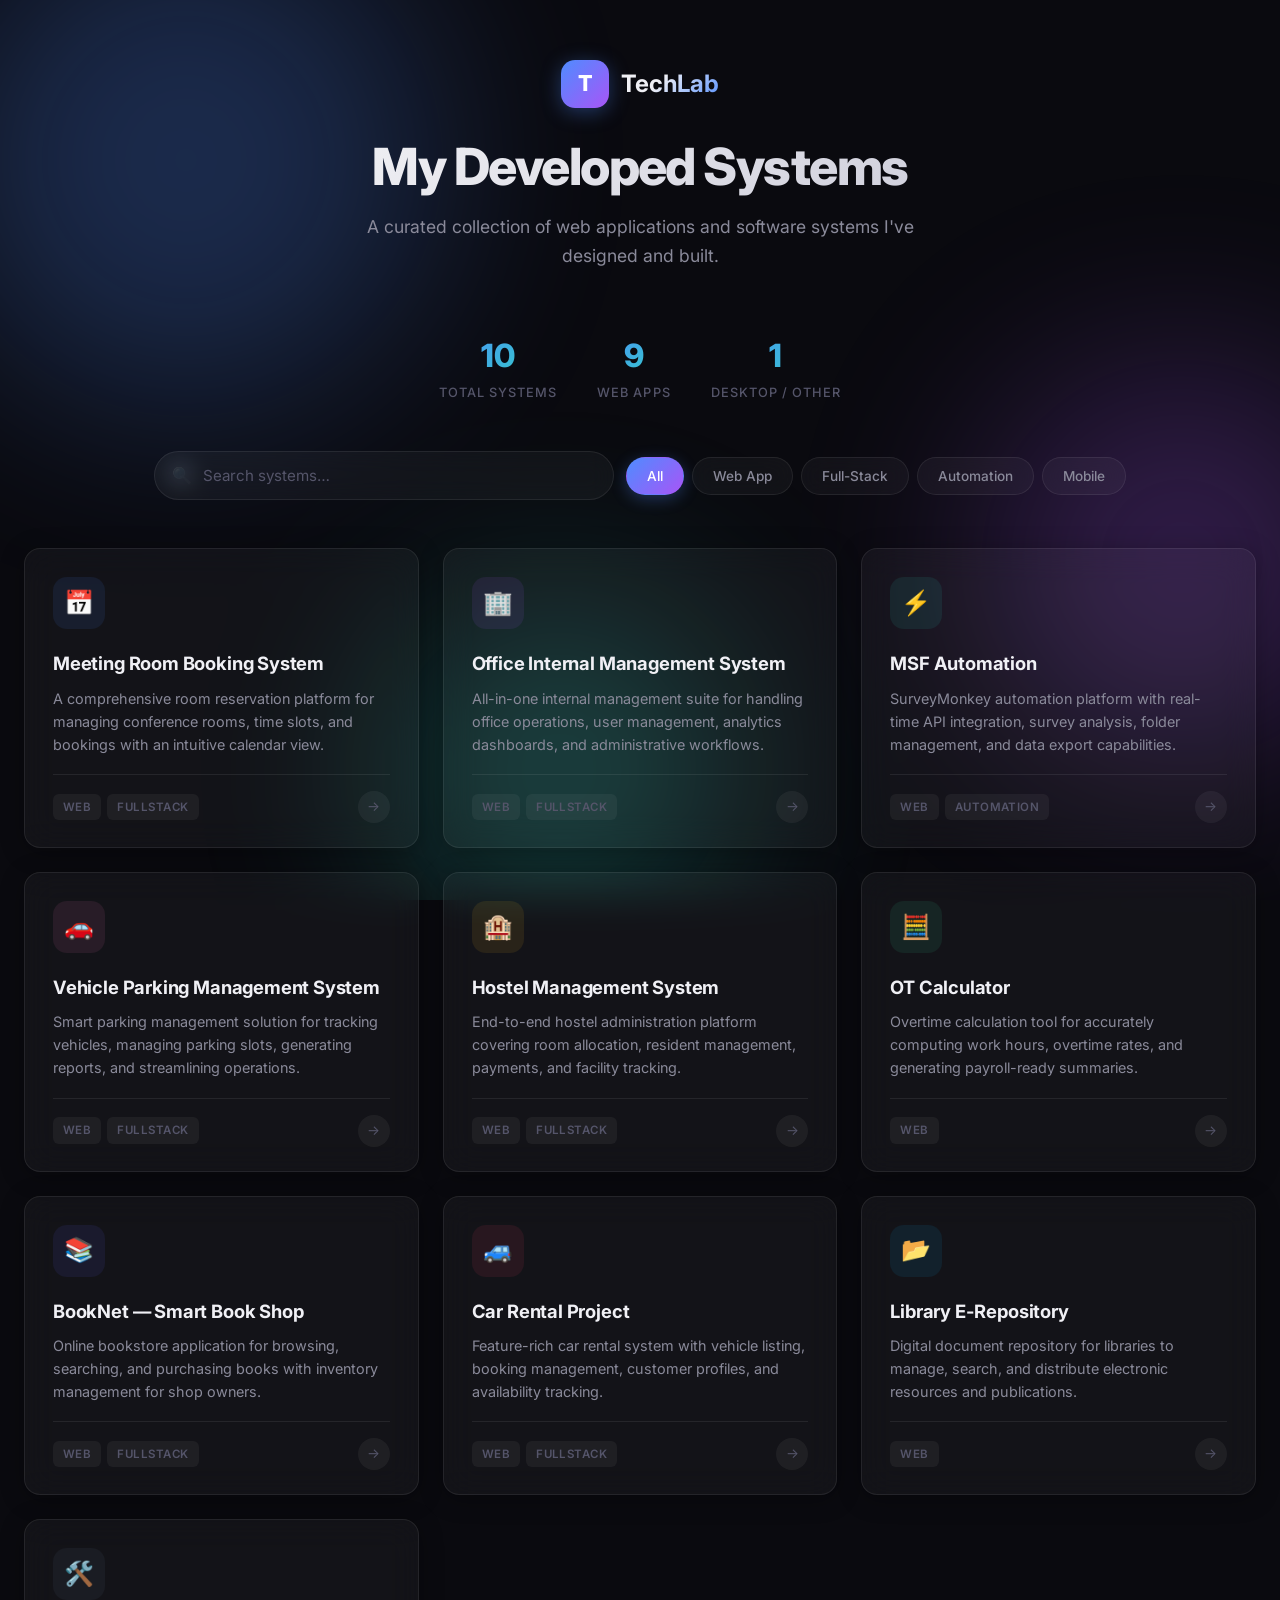
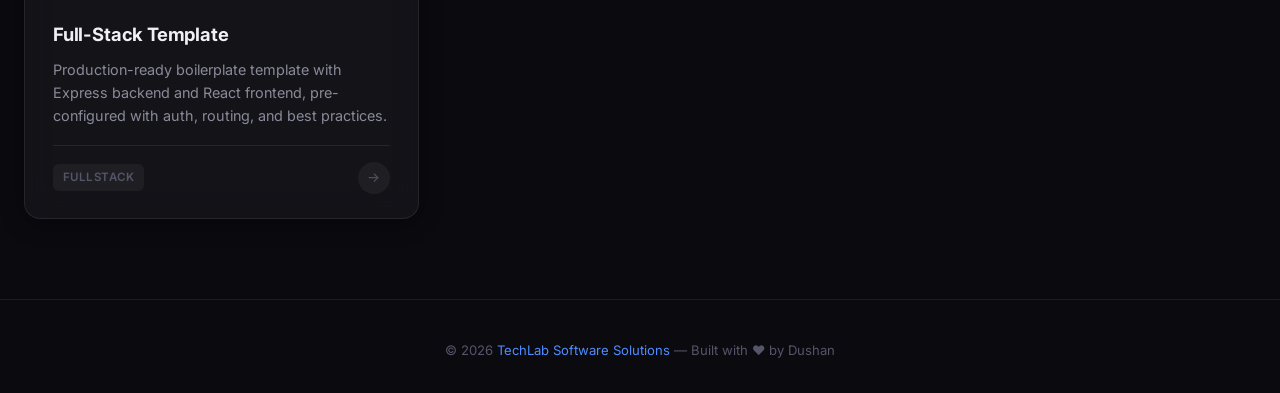
==== index.html @ 83ae12c6 "Create index.html" ====
<!DOCTYPE html>
<html lang="en">
<head>
    <meta charset="UTF-8">
    <meta name="viewport" content="width=device-width, initial-scale=1.0">
    <meta name="description" content="TechLab Software Solutions — A curated portfolio of modern web applications and systems developed by Dushan.">
    <title>TechLab — My Systems</title>
    <link rel="preconnect" href="https://fonts.googleapis.com">
    <link rel="preconnect" href="https://fonts.gstatic.com" crossorigin>
    <link href="https://fonts.googleapis.com/css2?family=Inter:wght@300;400;500;600;700;800&display=swap" rel="stylesheet">
    <style>
        /* ===== Reset & Base ===== */
        *, *::before, *::after { margin: 0; padding: 0; box-sizing: border-box; }

        :root {
            --bg-primary: #0a0a0f;
            --bg-secondary: #12121a;
            --bg-card: rgba(255, 255, 255, 0.04);
            --bg-card-hover: rgba(255, 255, 255, 0.08);
            --border-card: rgba(255, 255, 255, 0.08);
            --border-card-hover: rgba(255, 255, 255, 0.18);
            --text-primary: #f0f0f5;
            --text-secondary: #8a8a9a;
            --text-muted: #55556a;
            --accent-blue: #4f8cff;
            --accent-purple: #a855f7;
            --accent-teal: #2dd4bf;
            --accent-rose: #f472b6;
            --accent-amber: #fbbf24;
            --accent-emerald: #34d399;
            --gradient-hero: linear-gradient(135deg, #4f8cff22 0%, #a855f722 50%, #2dd4bf22 100%);
            --shadow-card: 0 4px 24px rgba(0, 0, 0, 0.3);
            --shadow-card-hover: 0 12px 40px rgba(0, 0, 0, 0.5);
            --radius: 16px;
            --radius-sm: 10px;
            --transition: 0.35s cubic-bezier(0.4, 0, 0.2, 1);
        }

        html { scroll-behavior: smooth; }

        body {
            font-family: 'Inter', -apple-system, BlinkMacSystemFont, sans-serif;
            background: var(--bg-primary);
            color: var(--text-primary);
            min-height: 100vh;
            overflow-x: hidden;
            line-height: 1.6;
        }

        /* ===== Animated Background ===== */
        .bg-orbs {
            position: fixed;
            inset: 0;
            z-index: 0;
            pointer-events: none;
            overflow: hidden;
        }

        .bg-orbs .orb {
            position: absolute;
            border-radius: 50%;
            filter: blur(100px);
            opacity: 0.25;
            animation: orbFloat 20s ease-in-out infinite alternate;
        }

        .bg-orbs .orb:nth-child(1) {
            width: 500px; height: 500px;
            background: var(--accent-blue);
            top: -10%; left: -5%;
            animation-duration: 22s;
        }
        .bg-orbs .orb:nth-child(2) {
            width: 400px; height: 400px;
            background: var(--accent-purple);
            top: 40%; right: -8%;
            animation-duration: 18s;
            animation-delay: -5s;
        }
        .bg-orbs .orb:nth-child(3) {
            width: 350px; height: 350px;
            background: var(--accent-teal);
            bottom: -5%; left: 30%;
            animation-duration: 25s;
            animation-delay: -10s;
        }

        @keyframes orbFloat {
            0%   { transform: translate(0, 0) scale(1); }
            33%  { transform: translate(40px, -30px) scale(1.05); }
            66%  { transform: translate(-20px, 20px) scale(0.95); }
            100% { transform: translate(30px, -10px) scale(1.02); }
        }

        /* ===== Layout ===== */
        .container {
            position: relative;
            z-index: 1;
            max-width: 1280px;
            margin: 0 auto;
            padding: 0 24px;
        }

        /* ===== Header / Hero ===== */
        header {
            padding: 60px 0 20px;
            text-align: center;
        }

        .logo {
            display: inline-flex;
            align-items: center;
            gap: 12px;
            margin-bottom: 28px;
        }

        .logo-icon {
            width: 48px;
            height: 48px;
            background: linear-gradient(135deg, var(--accent-blue), var(--accent-purple));
            border-radius: 14px;
            display: flex;
            align-items: center;
            justify-content: center;
            font-size: 22px;
            font-weight: 800;
            color: #fff;
            box-shadow: 0 4px 20px rgba(79, 140, 255, 0.35);
        }

        .logo-text {
            font-size: 1.5rem;
            font-weight: 700;
            background: linear-gradient(135deg, var(--text-primary) 40%, var(--accent-blue));
            -webkit-background-clip: text;
            -webkit-text-fill-color: transparent;
            background-clip: text;
        }

        header h1 {
            font-size: clamp(2rem, 5vw, 3.2rem);
            font-weight: 800;
            letter-spacing: -0.03em;
            line-height: 1.2;
            margin-bottom: 16px;
            background: linear-gradient(135deg, #fff 0%, #c0c0d0 100%);
            -webkit-background-clip: text;
            -webkit-text-fill-color: transparent;
            background-clip: text;
        }

        header p {
            font-size: 1.1rem;
            color: var(--text-secondary);
            max-width: 560px;
            margin: 0 auto 40px;
            font-weight: 400;
        }

        /* ===== Search & Filter Bar ===== */
        .toolbar {
            display: flex;
            flex-wrap: wrap;
            align-items: center;
            justify-content: center;
            gap: 12px;
            margin-bottom: 48px;
        }

        .search-box {
            position: relative;
            flex: 1 1 320px;
            max-width: 460px;
        }

        .search-box input {
            width: 100%;
            padding: 14px 20px 14px 48px;
            border: 1px solid var(--border-card);
            border-radius: 50px;
            background: var(--bg-card);
            color: var(--text-primary);
            font-size: 0.95rem;
            font-family: inherit;
            backdrop-filter: blur(12px);
            transition: border-color var(--transition), box-shadow var(--transition);
            outline: none;
        }

        .search-box input::placeholder { color: var(--text-muted); }

        .search-box input:focus {
            border-color: var(--accent-blue);
            box-shadow: 0 0 0 3px rgba(79, 140, 255, 0.15);
        }

        .search-box .search-icon {
            position: absolute;
            left: 18px;
            top: 50%;
            transform: translateY(-50%);
            color: var(--text-muted);
            font-size: 1rem;
            pointer-events: none;
        }

        .filter-pills {
            display: flex;
            flex-wrap: wrap;
            gap: 8px;
        }

        .filter-pill {
            padding: 10px 20px;
            border: 1px solid var(--border-card);
            border-radius: 50px;
            background: var(--bg-card);
            color: var(--text-secondary);
            font-size: 0.85rem;
            font-family: inherit;
            font-weight: 500;
            cursor: pointer;
            backdrop-filter: blur(12px);
            transition: all var(--transition);
        }

        .filter-pill:hover {
            border-color: var(--border-card-hover);
            color: var(--text-primary);
            background: var(--bg-card-hover);
        }

        .filter-pill.active {
            background: linear-gradient(135deg, var(--accent-blue), var(--accent-purple));
            border-color: transparent;
            color: #fff;
            box-shadow: 0 4px 16px rgba(79, 140, 255, 0.3);
        }

        /* ===== Cards Grid ===== */
        .cards-grid {
            display: grid;
            grid-template-columns: repeat(auto-fill, minmax(340px, 1fr));
            gap: 24px;
            padding-bottom: 80px;
        }

        .card {
            position: relative;
            background: var(--bg-card);
            border: 1px solid var(--border-card);
            border-radius: var(--radius);
            padding: 28px 28px 24px;
            backdrop-filter: blur(16px);
            box-shadow: var(--shadow-card);
            cursor: pointer;
            text-decoration: none;
            color: inherit;
            transition: all var(--transition);
            display: flex;
            flex-direction: column;
            overflow: hidden;
            opacity: 0;
            transform: translateY(30px);
            animation: cardIn 0.6s ease forwards;
        }

        .card::before {
            content: '';
            position: absolute;
            top: 0; left: 0; right: 0;
            height: 3px;
            background: var(--card-accent, linear-gradient(90deg, var(--accent-blue), var(--accent-purple)));
            opacity: 0;
            transition: opacity var(--transition);
        }

        .card:hover {
            transform: translateY(-6px);
            border-color: var(--border-card-hover);
            box-shadow: var(--shadow-card-hover);
            background: var(--bg-card-hover);
        }

        .card:hover::before { opacity: 1; }

        @keyframes cardIn {
            to { opacity: 1; transform: translateY(0); }
        }

        .card-icon {
            width: 52px;
            height: 52px;
            border-radius: 14px;
            display: flex;
            align-items: center;
            justify-content: center;
            font-size: 24px;
            margin-bottom: 20px;
            background: var(--icon-bg, rgba(79, 140, 255, 0.12));
            color: var(--icon-color, var(--accent-blue));
            transition: transform var(--transition);
        }

        .card:hover .card-icon { transform: scale(1.08); }

        .card-title {
            font-size: 1.15rem;
            font-weight: 700;
            margin-bottom: 8px;
            letter-spacing: -0.01em;
        }

        .card-desc {
            font-size: 0.9rem;
            color: var(--text-secondary);
            line-height: 1.6;
            flex: 1;
            margin-bottom: 18px;
        }

        .card-footer {
            display: flex;
            align-items: center;
            justify-content: space-between;
            padding-top: 16px;
            border-top: 1px solid var(--border-card);
        }

        .card-tags {
            display: flex;
            gap: 6px;
            flex-wrap: wrap;
        }

        .card-tag {
            padding: 4px 10px;
            font-size: 0.72rem;
            font-weight: 600;
            border-radius: 6px;
            background: rgba(255,255,255,0.05);
            color: var(--text-muted);
            text-transform: uppercase;
            letter-spacing: 0.04em;
        }

        .card-arrow {
            width: 32px;
            height: 32px;
            border-radius: 50%;
            background: rgba(255,255,255,0.05);
            display: flex;
            align-items: center;
            justify-content: center;
            color: var(--text-muted);
            font-size: 0.85rem;
            transition: all var(--transition);
            flex-shrink: 0;
        }

        .card:hover .card-arrow {
            background: var(--accent-blue);
            color: #fff;
            transform: translateX(3px);
        }

        /* ===== Empty State ===== */
        .empty-state {
            grid-column: 1 / -1;
            text-align: center;
            padding: 80px 20px;
            color: var(--text-muted);
        }

        .empty-state svg {
            width: 64px;
            height: 64px;
            margin-bottom: 20px;
            opacity: 0.4;
        }

        .empty-state p {
            font-size: 1.05rem;
        }

        /* ===== Footer ===== */
        footer {
            position: relative;
            z-index: 1;
            text-align: center;
            padding: 40px 0 32px;
            color: var(--text-muted);
            font-size: 0.82rem;
            border-top: 1px solid var(--border-card);
        }

        footer a {
            color: var(--accent-blue);
            text-decoration: none;
            transition: color var(--transition);
        }

        footer a:hover { color: var(--accent-purple); }

        /* ===== Stat Counters ===== */
        .stats-bar {
            display: flex;
            justify-content: center;
            gap: 40px;
            margin-bottom: 48px;
            flex-wrap: wrap;
        }

        .stat-item {
            text-align: center;
        }

        .stat-number {
            font-size: 2rem;
            font-weight: 800;
            background: linear-gradient(135deg, var(--accent-blue), var(--accent-teal));
            -webkit-background-clip: text;
            -webkit-text-fill-color: transparent;
            background-clip: text;
        }

        .stat-label {
            font-size: 0.8rem;
            color: var(--text-muted);
            text-transform: uppercase;
            letter-spacing: 0.08em;
            font-weight: 500;
            margin-top: 2px;
        }

        /* ===== Responsive ===== */
        @media (max-width: 768px) {
            header { padding: 40px 0 10px; }
            .cards-grid { grid-template-columns: 1fr; gap: 16px; }
            .stats-bar { gap: 24px; }
            .toolbar { padding: 0 4px; }
        }

        @media (max-width: 420px) {
            .card { padding: 22px 20px 18px; }
            .card-title { font-size: 1.05rem; }
        }
    </style>
</head>
<body>

    <!-- Animated Background Orbs -->
    <div class="bg-orbs">
        <div class="orb"></div>
        <div class="orb"></div>
        <div class="orb"></div>
    </div>

    <div class="container">
        <!-- Header -->
        <header>
            <div class="logo">
                <div class="logo-icon">T</div>
                <span class="logo-text">TechLab</span>
            </div>
            <h1>My Developed Systems</h1>
            <p>A curated collection of web applications and software systems I've designed and built.</p>
        </header>

        <!-- Stats -->
        <div class="stats-bar" id="statsBar">
            <div class="stat-item">
                <div class="stat-number" id="statTotal">0</div>
                <div class="stat-label">Total Systems</div>
            </div>
            <div class="stat-item">
                <div class="stat-number" id="statWeb">0</div>
                <div class="stat-label">Web Apps</div>
            </div>
            <div class="stat-item">
                <div class="stat-number" id="statDesktop">0</div>
                <div class="stat-label">Desktop / Other</div>
            </div>
        </div>

        <!-- Toolbar -->
        <div class="toolbar">
            <div class="search-box">
                <span class="search-icon">🔍</span>
                <input type="text" id="searchInput" placeholder="Search systems…" autocomplete="off">
            </div>
            <div class="filter-pills" id="filterPills">
                <button class="filter-pill active" data-filter="all">All</button>
                <button class="filter-pill" data-filter="web">Web App</button>
                <button class="filter-pill" data-filter="fullstack">Full-Stack</button>
                <button class="filter-pill" data-filter="automation">Automation</button>
                <button class="filter-pill" data-filter="mobile">Mobile</button>
            </div>
        </div>

        <!-- Cards Grid -->
        <div class="cards-grid" id="cardsGrid"></div>
    </div>

    <!-- Footer -->
    <footer>
        <div class="container">
            © 2026 <a href="#">TechLab Software Solutions</a> — Built with ❤️ by Dushan
        </div>
    </footer>

    <script>
        // ====================================================
        //  PROJECT DATA — Edit this array to add/remove systems
        // ====================================================
        const projects = [
            {
                title: "Meeting Room Booking System",
                desc: "A comprehensive room reservation platform for managing conference rooms, time slots, and bookings with an intuitive calendar view.",
                icon: "📅",
                tags: ["web", "fullstack"],
                link: "#", // ← Replace with your live URL
                accentFrom: "#4f8cff",
                accentTo: "#6366f1"
            },
            {
                title: "Office Internal Management System",
                desc: "All-in-one internal management suite for handling office operations, user management, analytics dashboards, and administrative workflows.",
                icon: "🏢",
                tags: ["web", "fullstack"],
                link: "#",
                accentFrom: "#a855f7",
                accentTo: "#ec4899"
            },
            {
                title: "MSF Automation",
                desc: "SurveyMonkey automation platform with real-time API integration, survey analysis, folder management, and data export capabilities.",
                icon: "⚡",
                tags: ["web", "automation"],
                link: "#",
                accentFrom: "#2dd4bf",
                accentTo: "#22d3ee"
            },
            {
                title: "Vehicle Parking Management System",
                desc: "Smart parking management solution for tracking vehicles, managing parking slots, generating reports, and streamlining operations.",
                icon: "🚗",
                tags: ["web", "fullstack"],
                link: "#",
                accentFrom: "#f472b6",
                accentTo: "#fb7185"
            },
            {
                title: "Hostel Management System",
                desc: "End-to-end hostel administration platform covering room allocation, resident management, payments, and facility tracking.",
                icon: "🏨",
                tags: ["web", "fullstack"],
                link: "#",
                accentFrom: "#fbbf24",
                accentTo: "#f97316"
            },
            {
                title: "OT Calculator",
                desc: "Overtime calculation tool for accurately computing work hours, overtime rates, and generating payroll-ready summaries.",
                icon: "🧮",
                tags: ["web"],
                link: "#",
                accentFrom: "#34d399",
                accentTo: "#10b981"
            },
            {
                title: "BookNet — Smart Book Shop",
                desc: "Online bookstore application for browsing, searching, and purchasing books with inventory management for shop owners.",
                icon: "📚",
                tags: ["web", "fullstack"],
                link: "#",
                accentFrom: "#6366f1",
                accentTo: "#8b5cf6"
            },
            {
                title: "Car Rental Project",
                desc: "Feature-rich car rental system with vehicle listing, booking management, customer profiles, and availability tracking.",
                icon: "🚙",
                tags: ["web", "fullstack"],
                link: "#",
                accentFrom: "#f43f5e",
                accentTo: "#e11d48"
            },
            {
                title: "Library E-Repository",
                desc: "Digital document repository for libraries to manage, search, and distribute electronic resources and publications.",
                icon: "📂",
                tags: ["web"],
                link: "#",
                accentFrom: "#0ea5e9",
                accentTo: "#0284c7"
            },
            {
                title: "Full-Stack Template",
                desc: "Production-ready boilerplate template with Express backend and React frontend, pre-configured with auth, routing, and best practices.",
                icon: "🛠️",
                tags: ["fullstack"],
                link: "#",
                accentFrom: "#64748b",
                accentTo: "#475569"
            }
        ];

        // ====================================================
        //  Render & Interactions
        // ====================================================
        const grid = document.getElementById('cardsGrid');
        const searchInput = document.getElementById('searchInput');
        const filterPills = document.querySelectorAll('.filter-pill');
        let activeFilter = 'all';

        function renderCards(filter = 'all', search = '') {
            const filtered = projects.filter(p => {
                const matchFilter = filter === 'all' || p.tags.includes(filter);
                const matchSearch = !search || p.title.toLowerCase().includes(search.toLowerCase()) || p.desc.toLowerCase().includes(search.toLowerCase());
                return matchFilter && matchSearch;
            });

            if (filtered.length === 0) {
                grid.innerHTML = `
                    <div class="empty-state">
                        <svg fill="none" stroke="currentColor" viewBox="0 0 24 24"><path stroke-linecap="round" stroke-linejoin="round" stroke-width="1.5" d="M21 21l-6-6m2-5a7 7 0 11-14 0 7 7 0 0114 0z"/></svg>
                        <p>No systems found matching your criteria.</p>
                    </div>`;
                return;
            }

            grid.innerHTML = filtered.map((p, i) => `
                <a href="${p.link}" class="card" style="animation-delay: ${i * 0.08}s; --card-accent: linear-gradient(90deg, ${p.accentFrom}, ${p.accentTo});" target="_blank" rel="noopener">
                    <div class="card-icon" style="--icon-bg: ${p.accentFrom}18; --icon-color: ${p.accentFrom};">
                        ${p.icon}
                    </div>
                    <div class="card-title">${p.title}</div>
                    <div class="card-desc">${p.desc}</div>
                    <div class="card-footer">
                        <div class="card-tags">
                            ${p.tags.map(t => `<span class="card-tag">${t}</span>`).join('')}
                        </div>
                        <div class="card-arrow">→</div>
                    </div>
                </a>
            `).join('');
        }

        // Stats
        function updateStats() {
            const total = projects.length;
            const web = projects.filter(p => p.tags.includes('web')).length;
            const other = total - web;
            animateCounter('statTotal', total);
            animateCounter('statWeb', web);
            animateCounter('statDesktop', other);
        }

        function animateCounter(id, target) {
            const el = document.getElementById(id);
            let current = 0;
            const step = Math.ceil(target / 30);
            const interval = setInterval(() => {
                current += step;
                if (current >= target) { current = target; clearInterval(interval); }
                el.textContent = current;
            }, 35);
        }

        // Filter pills
        filterPills.forEach(pill => {
            pill.addEventListener('click', () => {
                filterPills.forEach(p => p.classList.remove('active'));
                pill.classList.add('active');
                activeFilter = pill.dataset.filter;
                renderCards(activeFilter, searchInput.value);
            });
        });

        // Search
        searchInput.addEventListener('input', () => {
            renderCards(activeFilter, searchInput.value);
        });

        // Initial render
        renderCards();
        updateStats();
    </script>
</body>
</html>
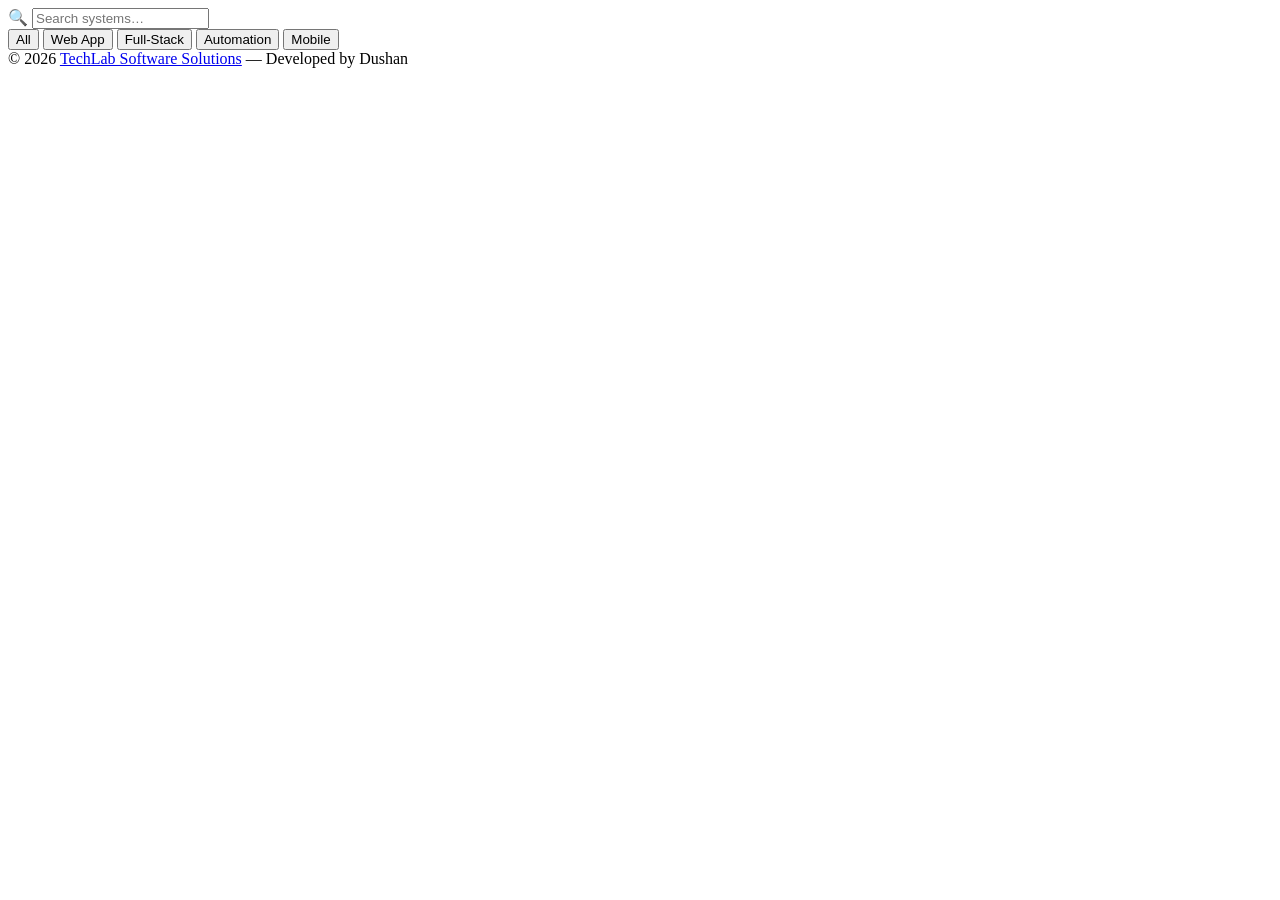
==== commit 3feef64b: "Update index.html" ====
--- a/index.html
+++ b/index.html
@@ -8,444 +8,7 @@
     <link rel="preconnect" href="https://fonts.googleapis.com">
     <link rel="preconnect" href="https://fonts.gstatic.com" crossorigin>
     <link href="https://fonts.googleapis.com/css2?family=Inter:wght@300;400;500;600;700;800&display=swap" rel="stylesheet">
-    <style>
-        /* ===== Reset & Base ===== */
-        *, *::before, *::after { margin: 0; padding: 0; box-sizing: border-box; }
-
-        :root {
-            --bg-primary: #0a0a0f;
-            --bg-secondary: #12121a;
-            --bg-card: rgba(255, 255, 255, 0.04);
-            --bg-card-hover: rgba(255, 255, 255, 0.08);
-            --border-card: rgba(255, 255, 255, 0.08);
-            --border-card-hover: rgba(255, 255, 255, 0.18);
-            --text-primary: #f0f0f5;
-            --text-secondary: #8a8a9a;
-            --text-muted: #55556a;
-            --accent-blue: #4f8cff;
-            --accent-purple: #a855f7;
-            --accent-teal: #2dd4bf;
-            --accent-rose: #f472b6;
-            --accent-amber: #fbbf24;
-            --accent-emerald: #34d399;
-            --gradient-hero: linear-gradient(135deg, #4f8cff22 0%, #a855f722 50%, #2dd4bf22 100%);
-            --shadow-card: 0 4px 24px rgba(0, 0, 0, 0.3);
-            --shadow-card-hover: 0 12px 40px rgba(0, 0, 0, 0.5);
-            --radius: 16px;
-            --radius-sm: 10px;
-            --transition: 0.35s cubic-bezier(0.4, 0, 0.2, 1);
-        }
-
-        html { scroll-behavior: smooth; }
-
-        body {
-            font-family: 'Inter', -apple-system, BlinkMacSystemFont, sans-serif;
-            background: var(--bg-primary);
-            color: var(--text-primary);
-            min-height: 100vh;
-            overflow-x: hidden;
-            line-height: 1.6;
-        }
-
-        /* ===== Animated Background ===== */
-        .bg-orbs {
-            position: fixed;
-            inset: 0;
-            z-index: 0;
-            pointer-events: none;
-            overflow: hidden;
-        }
-
-        .bg-orbs .orb {
-            position: absolute;
-            border-radius: 50%;
-            filter: blur(100px);
-            opacity: 0.25;
-            animation: orbFloat 20s ease-in-out infinite alternate;
-        }
-
-        .bg-orbs .orb:nth-child(1) {
-            width: 500px; height: 500px;
-            background: var(--accent-blue);
-            top: -10%; left: -5%;
-            animation-duration: 22s;
-        }
-        .bg-orbs .orb:nth-child(2) {
-            width: 400px; height: 400px;
-            background: var(--accent-purple);
-            top: 40%; right: -8%;
-            animation-duration: 18s;
-            animation-delay: -5s;
-        }
-        .bg-orbs .orb:nth-child(3) {
-            width: 350px; height: 350px;
-            background: var(--accent-teal);
-            bottom: -5%; left: 30%;
-            animation-duration: 25s;
-            animation-delay: -10s;
-        }
-
-        @keyframes orbFloat {
-            0%   { transform: translate(0, 0) scale(1); }
-            33%  { transform: translate(40px, -30px) scale(1.05); }
-            66%  { transform: translate(-20px, 20px) scale(0.95); }
-            100% { transform: translate(30px, -10px) scale(1.02); }
-        }
-
-        /* ===== Layout ===== */
-        .container {
-            position: relative;
-            z-index: 1;
-            max-width: 1280px;
-            margin: 0 auto;
-            padding: 0 24px;
-        }
-
-        /* ===== Header / Hero ===== */
-        header {
-            padding: 60px 0 20px;
-            text-align: center;
-        }
-
-        .logo {
-            display: inline-flex;
-            align-items: center;
-            gap: 12px;
-            margin-bottom: 28px;
-        }
-
-        .logo-icon {
-            width: 48px;
-            height: 48px;
-            background: linear-gradient(135deg, var(--accent-blue), var(--accent-purple));
-            border-radius: 14px;
-            display: flex;
-            align-items: center;
-            justify-content: center;
-            font-size: 22px;
-            font-weight: 800;
-            color: #fff;
-            box-shadow: 0 4px 20px rgba(79, 140, 255, 0.35);
-        }
-
-        .logo-text {
-            font-size: 1.5rem;
-            font-weight: 700;
-            background: linear-gradient(135deg, var(--text-primary) 40%, var(--accent-blue));
-            -webkit-background-clip: text;
-            -webkit-text-fill-color: transparent;
-            background-clip: text;
-        }
-
-        header h1 {
-            font-size: clamp(2rem, 5vw, 3.2rem);
-            font-weight: 800;
-            letter-spacing: -0.03em;
-            line-height: 1.2;
-            margin-bottom: 16px;
-            background: linear-gradient(135deg, #fff 0%, #c0c0d0 100%);
-            -webkit-background-clip: text;
-            -webkit-text-fill-color: transparent;
-            background-clip: text;
-        }
-
-        header p {
-            font-size: 1.1rem;
-            color: var(--text-secondary);
-            max-width: 560px;
-            margin: 0 auto 40px;
-            font-weight: 400;
-        }
-
-        /* ===== Search & Filter Bar ===== */
-        .toolbar {
-            display: flex;
-            flex-wrap: wrap;
-            align-items: center;
-            justify-content: center;
-            gap: 12px;
-            margin-bottom: 48px;
-        }
-
-        .search-box {
-            position: relative;
-            flex: 1 1 320px;
-            max-width: 460px;
-        }
-
-        .search-box input {
-            width: 100%;
-            padding: 14px 20px 14px 48px;
-            border: 1px solid var(--border-card);
-            border-radius: 50px;
-            background: var(--bg-card);
-            color: var(--text-primary);
-            font-size: 0.95rem;
-            font-family: inherit;
-            backdrop-filter: blur(12px);
-            transition: border-color var(--transition), box-shadow var(--transition);
-            outline: none;
-        }
-
-        .search-box input::placeholder { color: var(--text-muted); }
-
-        .search-box input:focus {
-            border-color: var(--accent-blue);
-            box-shadow: 0 0 0 3px rgba(79, 140, 255, 0.15);
-        }
-
-        .search-box .search-icon {
-            position: absolute;
-            left: 18px;
-            top: 50%;
-            transform: translateY(-50%);
-            color: var(--text-muted);
-            font-size: 1rem;
-            pointer-events: none;
-        }
-
-        .filter-pills {
-            display: flex;
-            flex-wrap: wrap;
-            gap: 8px;
-        }
-
-        .filter-pill {
-            padding: 10px 20px;
-            border: 1px solid var(--border-card);
-            border-radius: 50px;
-            background: var(--bg-card);
-            color: var(--text-secondary);
-            font-size: 0.85rem;
-            font-family: inherit;
-            font-weight: 500;
-            cursor: pointer;
-            backdrop-filter: blur(12px);
-            transition: all var(--transition);
-        }
-
-        .filter-pill:hover {
-            border-color: var(--border-card-hover);
-            color: var(--text-primary);
-            background: var(--bg-card-hover);
-        }
-
-        .filter-pill.active {
-            background: linear-gradient(135deg, var(--accent-blue), var(--accent-purple));
-            border-color: transparent;
-            color: #fff;
-            box-shadow: 0 4px 16px rgba(79, 140, 255, 0.3);
-        }
-
-        /* ===== Cards Grid ===== */
-        .cards-grid {
-            display: grid;
-            grid-template-columns: repeat(auto-fill, minmax(340px, 1fr));
-            gap: 24px;
-            padding-bottom: 80px;
-        }
-
-        .card {
-            position: relative;
-            background: var(--bg-card);
-            border: 1px solid var(--border-card);
-            border-radius: var(--radius);
-            padding: 28px 28px 24px;
-            backdrop-filter: blur(16px);
-            box-shadow: var(--shadow-card);
-            cursor: pointer;
-            text-decoration: none;
-            color: inherit;
-            transition: all var(--transition);
-            display: flex;
-            flex-direction: column;
-            overflow: hidden;
-            opacity: 0;
-            transform: translateY(30px);
-            animation: cardIn 0.6s ease forwards;
-        }
-
-        .card::before {
-            content: '';
-            position: absolute;
-            top: 0; left: 0; right: 0;
-            height: 3px;
-            background: var(--card-accent, linear-gradient(90deg, var(--accent-blue), var(--accent-purple)));
-            opacity: 0;
-            transition: opacity var(--transition);
-        }
-
-        .card:hover {
-            transform: translateY(-6px);
-            border-color: var(--border-card-hover);
-            box-shadow: var(--shadow-card-hover);
-            background: var(--bg-card-hover);
-        }
-
-        .card:hover::before { opacity: 1; }
-
-        @keyframes cardIn {
-            to { opacity: 1; transform: translateY(0); }
-        }
-
-        .card-icon {
-            width: 52px;
-            height: 52px;
-            border-radius: 14px;
-            display: flex;
-            align-items: center;
-            justify-content: center;
-            font-size: 24px;
-            margin-bottom: 20px;
-            background: var(--icon-bg, rgba(79, 140, 255, 0.12));
-            color: var(--icon-color, var(--accent-blue));
-            transition: transform var(--transition);
-        }
-
-        .card:hover .card-icon { transform: scale(1.08); }
-
-        .card-title {
-            font-size: 1.15rem;
-            font-weight: 700;
-            margin-bottom: 8px;
-            letter-spacing: -0.01em;
-        }
-
-        .card-desc {
-            font-size: 0.9rem;
-            color: var(--text-secondary);
-            line-height: 1.6;
-            flex: 1;
-            margin-bottom: 18px;
-        }
-
-        .card-footer {
-            display: flex;
-            align-items: center;
-            justify-content: space-between;
-            padding-top: 16px;
-            border-top: 1px solid var(--border-card);
-        }
-
-        .card-tags {
-            display: flex;
-            gap: 6px;
-            flex-wrap: wrap;
-        }
-
-        .card-tag {
-            padding: 4px 10px;
-            font-size: 0.72rem;
-            font-weight: 600;
-            border-radius: 6px;
-            background: rgba(255,255,255,0.05);
-            color: var(--text-muted);
-            text-transform: uppercase;
-            letter-spacing: 0.04em;
-        }
-
-        .card-arrow {
-            width: 32px;
-            height: 32px;
-            border-radius: 50%;
-            background: rgba(255,255,255,0.05);
-            display: flex;
-            align-items: center;
-            justify-content: center;
-            color: var(--text-muted);
-            font-size: 0.85rem;
-            transition: all var(--transition);
-            flex-shrink: 0;
-        }
-
-        .card:hover .card-arrow {
-            background: var(--accent-blue);
-            color: #fff;
-            transform: translateX(3px);
-        }
-
-        /* ===== Empty State ===== */
-        .empty-state {
-            grid-column: 1 / -1;
-            text-align: center;
-            padding: 80px 20px;
-            color: var(--text-muted);
-        }
-
-        .empty-state svg {
-            width: 64px;
-            height: 64px;
-            margin-bottom: 20px;
-            opacity: 0.4;
-        }
-
-        .empty-state p {
-            font-size: 1.05rem;
-        }
-
-        /* ===== Footer ===== */
-        footer {
-            position: relative;
-            z-index: 1;
-            text-align: center;
-            padding: 40px 0 32px;
-            color: var(--text-muted);
-            font-size: 0.82rem;
-            border-top: 1px solid var(--border-card);
-        }
-
-        footer a {
-            color: var(--accent-blue);
-            text-decoration: none;
-            transition: color var(--transition);
-        }
-
-        footer a:hover { color: var(--accent-purple); }
-
-        /* ===== Stat Counters ===== */
-        .stats-bar {
-            display: flex;
-            justify-content: center;
-            gap: 40px;
-            margin-bottom: 48px;
-            flex-wrap: wrap;
-        }
-
-        .stat-item {
-            text-align: center;
-        }
-
-        .stat-number {
-            font-size: 2rem;
-            font-weight: 800;
-            background: linear-gradient(135deg, var(--accent-blue), var(--accent-teal));
-            -webkit-background-clip: text;
-            -webkit-text-fill-color: transparent;
-            background-clip: text;
-        }
-
-        .stat-label {
-            font-size: 0.8rem;
-            color: var(--text-muted);
-            text-transform: uppercase;
-            letter-spacing: 0.08em;
-            font-weight: 500;
-            margin-top: 2px;
-        }
-
-        /* ===== Responsive ===== */
-        @media (max-width: 768px) {
-            header { padding: 40px 0 10px; }
-            .cards-grid { grid-template-columns: 1fr; gap: 16px; }
-            .stats-bar { gap: 24px; }
-            .toolbar { padding: 0 4px; }
-        }
-
-        @media (max-width: 420px) {
-            .card { padding: 22px 20px 18px; }
-            .card-title { font-size: 1.05rem; }
-        }
-    </style>
+    <link rel="stylesheet" href="styles.css">
 </head>
 <body>
 
@@ -456,47 +19,22 @@
         <div class="orb"></div>
     </div>
 
+    <!-- Toolbar -->
+    <div class="toolbar">
+        <div class="search-box">
+            <span class="search-icon">🔍</span>
+            <input type="text" id="searchInput" placeholder="Search systems…" autocomplete="off">
+        </div>
+        <div class="filter-pills" id="filterPills">
+            <button class="filter-pill active" data-filter="all">All</button>
+            <button class="filter-pill" data-filter="web">Web App</button>
+            <button class="filter-pill" data-filter="fullstack">Full-Stack</button>
+            <button class="filter-pill" data-filter="automation">Automation</button>
+            <button class="filter-pill" data-filter="mobile">Mobile</button>
+        </div>
+    </div>
     <div class="container">
-        <!-- Header -->
-        <header>
-            <div class="logo">
-                <div class="logo-icon">T</div>
-                <span class="logo-text">TechLab</span>
-            </div>
-            <h1>My Developed Systems</h1>
-            <p>A curated collection of web applications and software systems I've designed and built.</p>
-        </header>
 
-        <!-- Stats -->
-        <div class="stats-bar" id="statsBar">
-            <div class="stat-item">
-                <div class="stat-number" id="statTotal">0</div>
-                <div class="stat-label">Total Systems</div>
-            </div>
-            <div class="stat-item">
-                <div class="stat-number" id="statWeb">0</div>
-                <div class="stat-label">Web Apps</div>
-            </div>
-            <div class="stat-item">
-                <div class="stat-number" id="statDesktop">0</div>
-                <div class="stat-label">Desktop / Other</div>
-            </div>
-        </div>
-
-        <!-- Toolbar -->
-        <div class="toolbar">
-            <div class="search-box">
-                <span class="search-icon">🔍</span>
-                <input type="text" id="searchInput" placeholder="Search systems…" autocomplete="off">
-            </div>
-            <div class="filter-pills" id="filterPills">
-                <button class="filter-pill active" data-filter="all">All</button>
-                <button class="filter-pill" data-filter="web">Web App</button>
-                <button class="filter-pill" data-filter="fullstack">Full-Stack</button>
-                <button class="filter-pill" data-filter="automation">Automation</button>
-                <button class="filter-pill" data-filter="mobile">Mobile</button>
-            </div>
-        </div>
 
         <!-- Cards Grid -->
         <div class="cards-grid" id="cardsGrid"></div>
@@ -505,187 +43,10 @@
     <!-- Footer -->
     <footer>
         <div class="container">
-            © 2026 <a href="#">TechLab Software Solutions</a> — Built with ❤️ by Dushan
+            © 2026 <a href="#">TechLab Software Solutions</a> — Developed by Dushan
         </div>
     </footer>
 
-    <script>
-        // ====================================================
-        //  PROJECT DATA — Edit this array to add/remove systems
-        // ====================================================
-        const projects = [
-            {
-                title: "Meeting Room Booking System",
-                desc: "A comprehensive room reservation platform for managing conference rooms, time slots, and bookings with an intuitive calendar view.",
-                icon: "📅",
-                tags: ["web", "fullstack"],
-                link: "#", // ← Replace with your live URL
-                accentFrom: "#4f8cff",
-                accentTo: "#6366f1"
-            },
-            {
-                title: "Office Internal Management System",
-                desc: "All-in-one internal management suite for handling office operations, user management, analytics dashboards, and administrative workflows.",
-                icon: "🏢",
-                tags: ["web", "fullstack"],
-                link: "#",
-                accentFrom: "#a855f7",
-                accentTo: "#ec4899"
-            },
-            {
-                title: "MSF Automation",
-                desc: "SurveyMonkey automation platform with real-time API integration, survey analysis, folder management, and data export capabilities.",
-                icon: "⚡",
-                tags: ["web", "automation"],
-                link: "#",
-                accentFrom: "#2dd4bf",
-                accentTo: "#22d3ee"
-            },
-            {
-                title: "Vehicle Parking Management System",
-                desc: "Smart parking management solution for tracking vehicles, managing parking slots, generating reports, and streamlining operations.",
-                icon: "🚗",
-                tags: ["web", "fullstack"],
-                link: "#",
-                accentFrom: "#f472b6",
-                accentTo: "#fb7185"
-            },
-            {
-                title: "Hostel Management System",
-                desc: "End-to-end hostel administration platform covering room allocation, resident management, payments, and facility tracking.",
-                icon: "🏨",
-                tags: ["web", "fullstack"],
-                link: "#",
-                accentFrom: "#fbbf24",
-                accentTo: "#f97316"
-            },
-            {
-                title: "OT Calculator",
-                desc: "Overtime calculation tool for accurately computing work hours, overtime rates, and generating payroll-ready summaries.",
-                icon: "🧮",
-                tags: ["web"],
-                link: "#",
-                accentFrom: "#34d399",
-                accentTo: "#10b981"
-            },
-            {
-                title: "BookNet — Smart Book Shop",
-                desc: "Online bookstore application for browsing, searching, and purchasing books with inventory management for shop owners.",
-                icon: "📚",
-                tags: ["web", "fullstack"],
-                link: "#",
-                accentFrom: "#6366f1",
-                accentTo: "#8b5cf6"
-            },
-            {
-                title: "Car Rental Project",
-                desc: "Feature-rich car rental system with vehicle listing, booking management, customer profiles, and availability tracking.",
-                icon: "🚙",
-                tags: ["web", "fullstack"],
-                link: "#",
-                accentFrom: "#f43f5e",
-                accentTo: "#e11d48"
-            },
-            {
-                title: "Library E-Repository",
-                desc: "Digital document repository for libraries to manage, search, and distribute electronic resources and publications.",
-                icon: "📂",
-                tags: ["web"],
-                link: "#",
-                accentFrom: "#0ea5e9",
-                accentTo: "#0284c7"
-            },
-            {
-                title: "Full-Stack Template",
-                desc: "Production-ready boilerplate template with Express backend and React frontend, pre-configured with auth, routing, and best practices.",
-                icon: "🛠️",
-                tags: ["fullstack"],
-                link: "#",
-                accentFrom: "#64748b",
-                accentTo: "#475569"
-            }
-        ];
-
-        // ====================================================
-        //  Render & Interactions
-        // ====================================================
-        const grid = document.getElementById('cardsGrid');
-        const searchInput = document.getElementById('searchInput');
-        const filterPills = document.querySelectorAll('.filter-pill');
-        let activeFilter = 'all';
-
-        function renderCards(filter = 'all', search = '') {
-            const filtered = projects.filter(p => {
-                const matchFilter = filter === 'all' || p.tags.includes(filter);
-                const matchSearch = !search || p.title.toLowerCase().includes(search.toLowerCase()) || p.desc.toLowerCase().includes(search.toLowerCase());
-                return matchFilter && matchSearch;
-            });
-
-            if (filtered.length === 0) {
-                grid.innerHTML = `
-                    <div class="empty-state">
-                        <svg fill="none" stroke="currentColor" viewBox="0 0 24 24"><path stroke-linecap="round" stroke-linejoin="round" stroke-width="1.5" d="M21 21l-6-6m2-5a7 7 0 11-14 0 7 7 0 0114 0z"/></svg>
-                        <p>No systems found matching your criteria.</p>
-                    </div>`;
-                return;
-            }
-
-            grid.innerHTML = filtered.map((p, i) => `
-                <a href="${p.link}" class="card" style="animation-delay: ${i * 0.08}s; --card-accent: linear-gradient(90deg, ${p.accentFrom}, ${p.accentTo});" target="_blank" rel="noopener">
-                    <div class="card-icon" style="--icon-bg: ${p.accentFrom}18; --icon-color: ${p.accentFrom};">
-                        ${p.icon}
-                    </div>
-                    <div class="card-title">${p.title}</div>
-                    <div class="card-desc">${p.desc}</div>
-                    <div class="card-footer">
-                        <div class="card-tags">
-                            ${p.tags.map(t => `<span class="card-tag">${t}</span>`).join('')}
-                        </div>
-                        <div class="card-arrow">→</div>
-                    </div>
-                </a>
-            `).join('');
-        }
-
-        // Stats
-        function updateStats() {
-            const total = projects.length;
-            const web = projects.filter(p => p.tags.includes('web')).length;
-            const other = total - web;
-            animateCounter('statTotal', total);
-            animateCounter('statWeb', web);
-            animateCounter('statDesktop', other);
-        }
-
-        function animateCounter(id, target) {
-            const el = document.getElementById(id);
-            let current = 0;
-            const step = Math.ceil(target / 30);
-            const interval = setInterval(() => {
-                current += step;
-                if (current >= target) { current = target; clearInterval(interval); }
-                el.textContent = current;
-            }, 35);
-        }
-
-        // Filter pills
-        filterPills.forEach(pill => {
-            pill.addEventListener('click', () => {
-                filterPills.forEach(p => p.classList.remove('active'));
-                pill.classList.add('active');
-                activeFilter = pill.dataset.filter;
-                renderCards(activeFilter, searchInput.value);
-            });
-        });
-
-        // Search
-        searchInput.addEventListener('input', () => {
-            renderCards(activeFilter, searchInput.value);
-        });
-
-        // Initial render
-        renderCards();
-        updateStats();
-    </script>
+    <script src="script.js"></script>
 </body>
 </html>
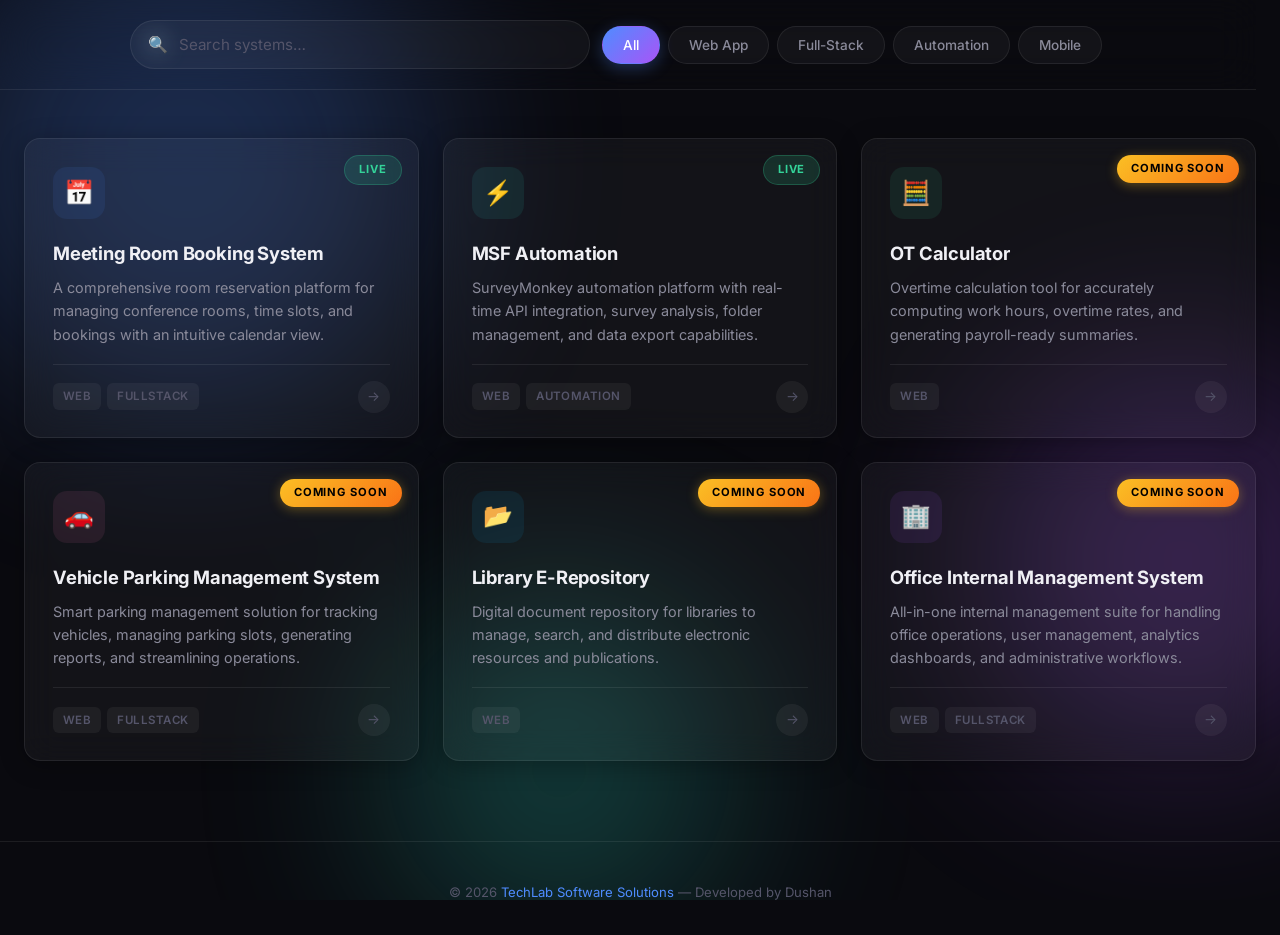
==== commit 9abda30c: "Update index.html" ====
--- a/index.html
+++ b/index.html
@@ -4,7 +4,8 @@
     <meta charset="UTF-8">
     <meta name="viewport" content="width=device-width, initial-scale=1.0">
     <meta name="description" content="TechLab Software Solutions — A curated portfolio of modern web applications and systems developed by Dushan.">
-    <title>TechLab — My Systems</title>
+    <title>My Projects</title>
+    <link rel="icon" type="image/svg+xml" href="logo without bg.png">
     <link rel="preconnect" href="https://fonts.googleapis.com">
     <link rel="preconnect" href="https://fonts.gstatic.com" crossorigin>
     <link href="https://fonts.googleapis.com/css2?family=Inter:wght@300;400;500;600;700;800&display=swap" rel="stylesheet">
--- a/styles.css
+++ b/styles.css
@@ -0,0 +1,454 @@
+/* ===== Reset & Base ===== */
+*, *::before, *::after { margin: 0; padding: 0; box-sizing: border-box; }
+
+:root {
+    --bg-primary: #0a0a0f;
+    --bg-secondary: #12121a;
+    --bg-card: rgba(255, 255, 255, 0.04);
+    --bg-card-hover: rgba(255, 255, 255, 0.08);
+    --border-card: rgba(255, 255, 255, 0.08);
+    --border-card-hover: rgba(255, 255, 255, 0.18);
+    --text-primary: #f0f0f5;
+    --text-secondary: #8a8a9a;
+    --text-muted: #55556a;
+    --accent-blue: #4f8cff;
+    --accent-purple: #a855f7;
+    --accent-teal: #2dd4bf;
+    --accent-rose: #f472b6;
+    --accent-amber: #fbbf24;
+    --accent-emerald: #34d399;
+    --gradient-hero: linear-gradient(135deg, #4f8cff22 0%, #a855f722 50%, #2dd4bf22 100%);
+    --shadow-card: 0 4px 24px rgba(0, 0, 0, 0.3);
+    --shadow-card-hover: 0 12px 40px rgba(0, 0, 0, 0.5);
+    --radius: 16px;
+    --radius-sm: 10px;
+    --transition: 0.35s cubic-bezier(0.4, 0, 0.2, 1);
+}
+
+html { scroll-behavior: smooth; }
+
+body {
+    font-family: 'Inter', -apple-system, BlinkMacSystemFont, sans-serif;
+    background: var(--bg-primary);
+    color: var(--text-primary);
+    min-height: 100vh;
+    overflow-x: hidden;
+    line-height: 1.6;
+}
+
+/* ===== Animated Background ===== */
+.bg-orbs {
+    position: fixed;
+    inset: 0;
+    z-index: 0;
+    pointer-events: none;
+    overflow: hidden;
+}
+
+.bg-orbs .orb {
+    position: absolute;
+    border-radius: 50%;
+    filter: blur(100px);
+    opacity: 0.25;
+    animation: orbFloat 20s ease-in-out infinite alternate;
+}
+
+.bg-orbs .orb:nth-child(1) {
+    width: 500px; height: 500px;
+    background: var(--accent-blue);
+    top: -10%; left: -5%;
+    animation-duration: 22s;
+}
+.bg-orbs .orb:nth-child(2) {
+    width: 400px; height: 400px;
+    background: var(--accent-purple);
+    top: 40%; right: -8%;
+    animation-duration: 18s;
+    animation-delay: -5s;
+}
+.bg-orbs .orb:nth-child(3) {
+    width: 350px; height: 350px;
+    background: var(--accent-teal);
+    bottom: -5%; left: 30%;
+    animation-duration: 25s;
+    animation-delay: -10s;
+}
+
+@keyframes orbFloat {
+    0%   { transform: translate(0, 0) scale(1); }
+    33%  { transform: translate(40px, -30px) scale(1.05); }
+    66%  { transform: translate(-20px, 20px) scale(0.95); }
+    100% { transform: translate(30px, -10px) scale(1.02); }
+}
+
+/* ===== Layout ===== */
+.container {
+    position: relative;
+    z-index: 1;
+    max-width: 1280px;
+    margin: 0 auto;
+    padding: 0 24px;
+}
+
+/* ===== Header / Hero ===== */
+header {
+    padding: 60px 0 20px;
+    text-align: center;
+}
+
+.logo {
+    display: inline-flex;
+    align-items: center;
+    gap: 12px;
+    margin-bottom: 28px;
+}
+
+.logo-icon {
+    width: 48px;
+    height: 48px;
+    background: linear-gradient(135deg, var(--accent-blue), var(--accent-purple));
+    border-radius: 14px;
+    display: flex;
+    align-items: center;
+    justify-content: center;
+    font-size: 22px;
+    font-weight: 800;
+    color: #fff;
+    box-shadow: 0 4px 20px rgba(79, 140, 255, 0.35);
+}
+
+.logo-text {
+    font-size: 1.5rem;
+    font-weight: 700;
+    background: linear-gradient(135deg, var(--text-primary) 40%, var(--accent-blue));
+    -webkit-background-clip: text;
+    -webkit-text-fill-color: transparent;
+    background-clip: text;
+}
+
+header h1 {
+    font-size: clamp(2rem, 5vw, 3.2rem);
+    font-weight: 800;
+    letter-spacing: -0.03em;
+    line-height: 1.2;
+    margin-bottom: 16px;
+    background: linear-gradient(135deg, #fff 0%, #c0c0d0 100%);
+    -webkit-background-clip: text;
+    -webkit-text-fill-color: transparent;
+    background-clip: text;
+}
+
+header p {
+    font-size: 1.1rem;
+    color: var(--text-secondary);
+    max-width: 560px;
+    margin: 0 auto 40px;
+    font-weight: 400;
+}
+
+/* ===== Search & Filter Bar ===== */
+.toolbar {
+    position: sticky;
+    top: 0;
+    z-index: 10;
+    display: flex;
+    flex-wrap: wrap;
+    align-items: center;
+    justify-content: center;
+    gap: 12px;
+    margin: 0 -24px 48px;
+    padding: 20px 24px;
+    backdrop-filter: blur(20px);
+    -webkit-backdrop-filter: blur(20px);
+    border-bottom: 1px solid var(--border-card);
+    width: 100%;
+}
+
+.search-box {
+    position: relative;
+    flex: 1 1 320px;
+    max-width: 460px;
+}
+
+.search-box input {
+    width: 100%;
+    padding: 14px 20px 14px 48px;
+    border: 1px solid var(--border-card);
+    border-radius: 50px;
+    background: var(--bg-card);
+    color: var(--text-primary);
+    font-size: 0.95rem;
+    font-family: inherit;
+    backdrop-filter: blur(12px);
+    transition: border-color var(--transition), box-shadow var(--transition);
+    outline: none;
+}
+
+.search-box input::placeholder { color: var(--text-muted); }
+
+.search-box input:focus {
+    border-color: var(--accent-blue);
+    box-shadow: 0 0 0 3px rgba(79, 140, 255, 0.15);
+}
+
+.search-box .search-icon {
+    position: absolute;
+    left: 18px;
+    top: 50%;
+    transform: translateY(-50%);
+    color: var(--text-muted);
+    font-size: 1rem;
+    pointer-events: none;
+}
+
+.filter-pills {
+    display: flex;
+    flex-wrap: wrap;
+    gap: 8px;
+}
+
+.filter-pill {
+    padding: 10px 20px;
+    border: 1px solid var(--border-card);
+    border-radius: 50px;
+    background: var(--bg-card);
+    color: var(--text-secondary);
+    font-size: 0.85rem;
+    font-family: inherit;
+    font-weight: 500;
+    cursor: pointer;
+    backdrop-filter: blur(12px);
+    transition: all var(--transition);
+}
+
+.filter-pill:hover {
+    border-color: var(--border-card-hover);
+    color: var(--text-primary);
+    background: var(--bg-card-hover);
+}
+
+.filter-pill.active {
+    background: linear-gradient(135deg, var(--accent-blue), var(--accent-purple));
+    border-color: transparent;
+    color: #fff;
+    box-shadow: 0 4px 16px rgba(79, 140, 255, 0.3);
+}
+
+/* ===== Cards Grid ===== */
+.cards-grid {
+    display: grid;
+    grid-template-columns: repeat(auto-fill, minmax(340px, 1fr));
+    gap: 24px;
+    padding-bottom: 80px;
+}
+
+.card {
+    position: relative;
+    background: var(--bg-card);
+    border: 1px solid var(--border-card);
+    border-radius: var(--radius);
+    padding: 28px 28px 24px;
+    backdrop-filter: blur(16px);
+    box-shadow: var(--shadow-card);
+    cursor: pointer;
+    text-decoration: none;
+    color: inherit;
+    transition: all var(--transition);
+    display: flex;
+    flex-direction: column;
+    overflow: hidden;
+    opacity: 0;
+    transform: translateY(30px);
+    animation: cardIn 0.6s ease forwards;
+}
+
+.card::before {
+    content: '';
+    position: absolute;
+    top: 0; left: 0; right: 0;
+    height: 3px;
+    background: var(--card-accent, linear-gradient(90deg, var(--accent-blue), var(--accent-purple)));
+    opacity: 0;
+    transition: opacity var(--transition);
+}
+
+.card:hover {
+    transform: translateY(-6px);
+    border-color: var(--border-card-hover);
+    box-shadow: var(--shadow-card-hover);
+    background: var(--bg-card-hover);
+}
+
+.card:hover::before { opacity: 1; }
+
+@keyframes cardIn {
+    to { opacity: 1; transform: translateY(0); }
+}
+
+.card-icon {
+    width: 52px;
+    height: 52px;
+    border-radius: 14px;
+    display: flex;
+    align-items: center;
+    justify-content: center;
+    font-size: 24px;
+    margin-bottom: 20px;
+    background: var(--icon-bg, rgba(79, 140, 255, 0.12));
+    color: var(--icon-color, var(--accent-blue));
+    transition: transform var(--transition);
+}
+
+.card:hover .card-icon { transform: scale(1.08); }
+
+.card-title {
+    font-size: 1.15rem;
+    font-weight: 700;
+    margin-bottom: 8px;
+    letter-spacing: -0.01em;
+}
+
+.card-desc {
+    font-size: 0.9rem;
+    color: var(--text-secondary);
+    line-height: 1.6;
+    flex: 1;
+    margin-bottom: 18px;
+}
+
+.card-footer {
+    display: flex;
+    align-items: center;
+    justify-content: space-between;
+    padding-top: 16px;
+    border-top: 1px solid var(--border-card);
+}
+
+.card-tags {
+    display: flex;
+    gap: 6px;
+    flex-wrap: wrap;
+}
+
+.card-tag {
+    padding: 4px 10px;
+    font-size: 0.72rem;
+    font-weight: 600;
+    border-radius: 6px;
+    background: rgba(255,255,255,0.05);
+    color: var(--text-muted);
+    text-transform: uppercase;
+    letter-spacing: 0.04em;
+}
+
+.card-arrow {
+    width: 32px;
+    height: 32px;
+    border-radius: 50%;
+    background: rgba(255,255,255,0.05);
+    display: flex;
+    align-items: center;
+    justify-content: center;
+    color: var(--text-muted);
+    font-size: 0.85rem;
+    transition: all var(--transition);
+    flex-shrink: 0;
+}
+
+.card:hover .card-arrow {
+    background: var(--accent-blue);
+    color: #fff;
+    transform: translateX(3px);
+}
+
+/* ===== Empty State ===== */
+.empty-state {
+    grid-column: 1 / -1;
+    text-align: center;
+    padding: 80px 20px;
+    color: var(--text-muted);
+}
+
+.empty-state svg {
+    width: 64px;
+    height: 64px;
+    margin-bottom: 20px;
+    opacity: 0.4;
+}
+
+.empty-state p {
+    font-size: 1.05rem;
+}
+
+/* ===== Footer ===== */
+footer {
+    position: relative;
+    z-index: 1;
+    text-align: center;
+    padding: 40px 0 32px;
+    color: var(--text-muted);
+    font-size: 0.82rem;
+    border-top: 1px solid var(--border-card);
+}
+
+footer a {
+    color: var(--accent-blue);
+    text-decoration: none;
+    transition: color var(--transition);
+}
+
+footer a:hover { color: var(--accent-purple); }
+
+/* ===== Status Badges ===== */
+.status-badge {
+    position: absolute;
+    top: 16px;
+    right: 16px;
+    padding: 5px 14px;
+    font-size: 0.7rem;
+    font-weight: 700;
+    text-transform: uppercase;
+    letter-spacing: 0.08em;
+    border-radius: 50px;
+    z-index: 2;
+}
+
+.status-badge--live {
+    background: rgba(52, 211, 153, 0.15);
+    color: var(--accent-emerald);
+    border: 1px solid rgba(52, 211, 153, 0.25);
+}
+
+.status-badge--soon {
+    background: linear-gradient(135deg, var(--accent-amber), #f97316);
+    color: #000;
+    box-shadow: 0 2px 12px rgba(251, 191, 36, 0.35);
+    animation: badgePulse 2.5s ease-in-out infinite;
+}
+
+/* ===== Coming Soon Cards ===== */
+.card--coming-soon {
+    opacity: 0.7;
+}
+
+.card--coming-soon:hover {
+    opacity: 0.85;
+}
+
+@keyframes badgePulse {
+    0%, 100% { box-shadow: 0 2px 12px rgba(251, 191, 36, 0.35); }
+    50%      { box-shadow: 0 2px 20px rgba(251, 191, 36, 0.6); }
+}
+
+/* ===== Responsive ===== */
+@media (max-width: 768px) {
+    header { padding: 40px 0 10px; }
+    .cards-grid { grid-template-columns: 1fr; gap: 16px; }
+    .stats-bar { gap: 24px; }
+    .toolbar { padding: 0 4px; }
+}
+
+@media (max-width: 420px) {
+    .card { padding: 22px 20px 18px; }
+    .card-title { font-size: 1.05rem; }
+}
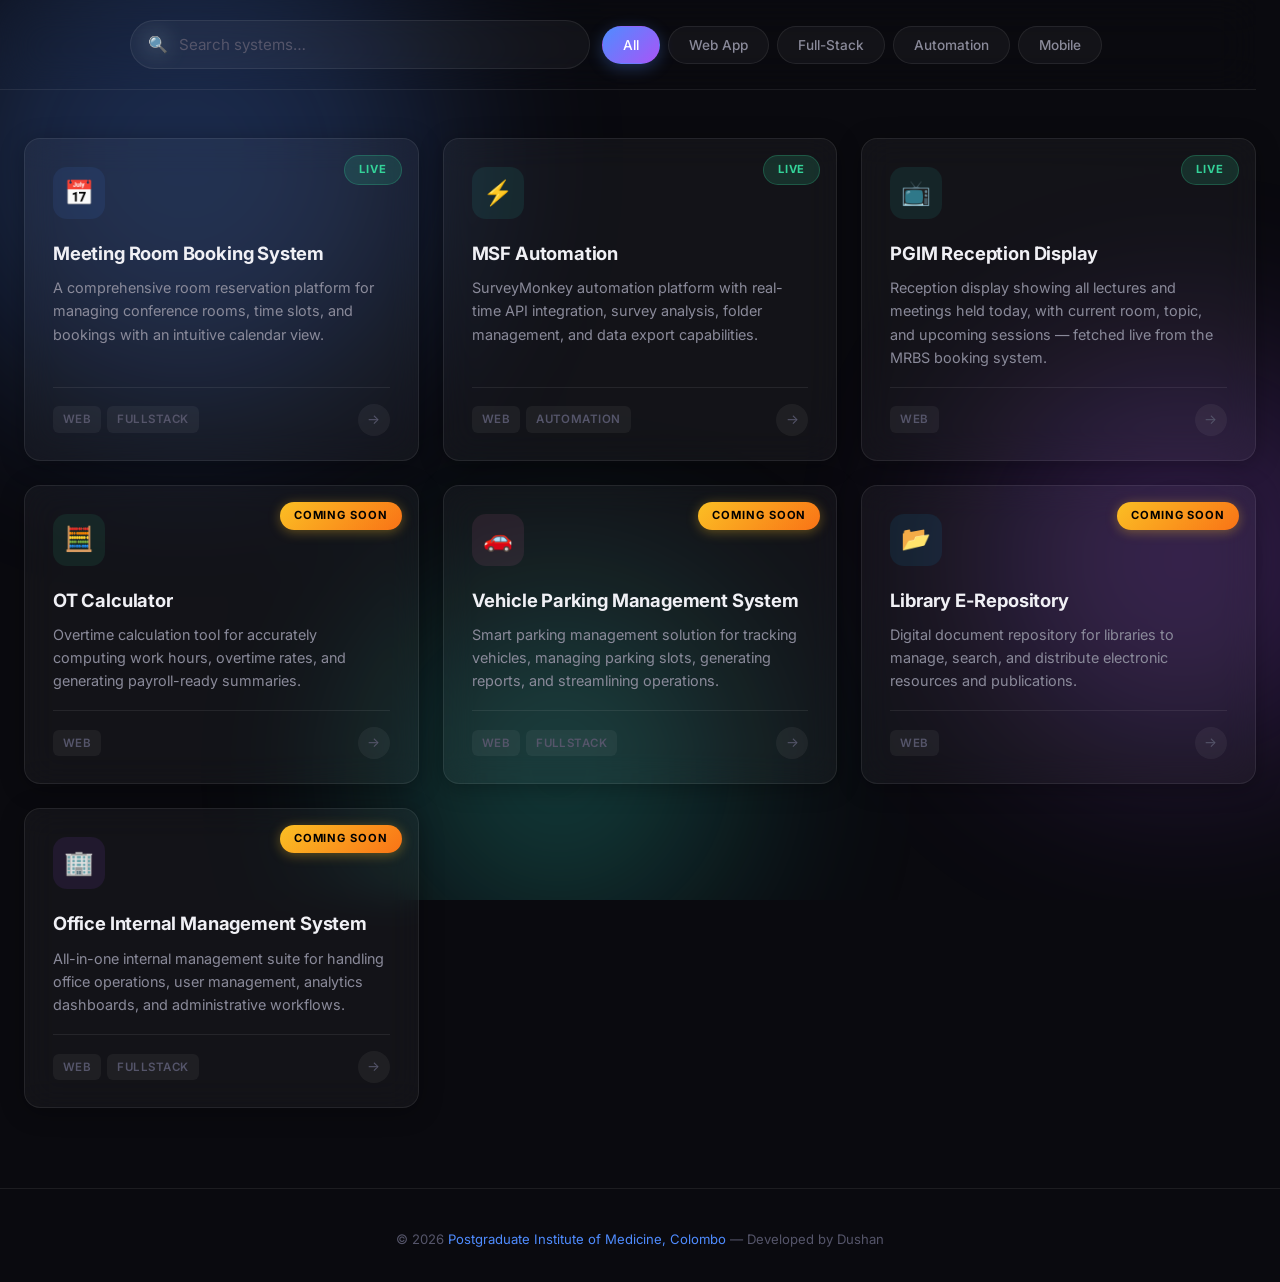
==== commit 032fdb20: "Update index.html" ====
--- a/index.html
+++ b/index.html
@@ -1,53 +1,65 @@
-<!DOCTYPE html>
+<!doctype html>
 <html lang="en">
-<head>
-    <meta charset="UTF-8">
-    <meta name="viewport" content="width=device-width, initial-scale=1.0">
-    <meta name="description" content="TechLab Software Solutions — A curated portfolio of modern web applications and systems developed by Dushan.">
+  <head>
+    <meta charset="UTF-8" />
+    <meta name="viewport" content="width=device-width, initial-scale=1.0" />
+    <meta
+      name="description"
+      content="TechLab Software Solutions — A curated portfolio of modern web applications and systems developed by Dushan."
+    />
     <title>My Projects</title>
-    <link rel="icon" type="image/svg+xml" href="logo without bg.png">
-    <link rel="preconnect" href="https://fonts.googleapis.com">
-    <link rel="preconnect" href="https://fonts.gstatic.com" crossorigin>
-    <link href="https://fonts.googleapis.com/css2?family=Inter:wght@300;400;500;600;700;800&display=swap" rel="stylesheet">
-    <link rel="stylesheet" href="styles.css">
-</head>
-<body>
-
+    <link rel="icon" type="image/svg+xml" href="logo without bg.png" />
+    <link rel="preconnect" href="https://fonts.googleapis.com" />
+    <link rel="preconnect" href="https://fonts.gstatic.com" crossorigin />
+    <link
+      href="https://fonts.googleapis.com/css2?family=Inter:wght@300;400;500;600;700;800&display=swap"
+      rel="stylesheet"
+    />
+    <link rel="stylesheet" href="styles.css" />
+  </head>
+  <body>
     <!-- Animated Background Orbs -->
     <div class="bg-orbs">
-        <div class="orb"></div>
-        <div class="orb"></div>
-        <div class="orb"></div>
+      <div class="orb"></div>
+      <div class="orb"></div>
+      <div class="orb"></div>
     </div>
 
     <!-- Toolbar -->
     <div class="toolbar">
-        <div class="search-box">
-            <span class="search-icon">🔍</span>
-            <input type="text" id="searchInput" placeholder="Search systems…" autocomplete="off">
-        </div>
-        <div class="filter-pills" id="filterPills">
-            <button class="filter-pill active" data-filter="all">All</button>
-            <button class="filter-pill" data-filter="web">Web App</button>
-            <button class="filter-pill" data-filter="fullstack">Full-Stack</button>
-            <button class="filter-pill" data-filter="automation">Automation</button>
-            <button class="filter-pill" data-filter="mobile">Mobile</button>
-        </div>
+      <div class="search-box">
+        <span class="search-icon">🔍</span>
+        <input
+          type="text"
+          id="searchInput"
+          placeholder="Search systems…"
+          autocomplete="off"
+        />
+      </div>
+      <div class="filter-pills" id="filterPills">
+        <button class="filter-pill active" data-filter="all">All</button>
+        <button class="filter-pill" data-filter="web">Web App</button>
+        <button class="filter-pill" data-filter="fullstack">Full-Stack</button>
+        <button class="filter-pill" data-filter="automation">Automation</button>
+        <button class="filter-pill" data-filter="mobile">Mobile</button>
+      </div>
     </div>
     <div class="container">
-
-
-        <!-- Cards Grid -->
-        <div class="cards-grid" id="cardsGrid"></div>
+      <!-- Cards Grid -->
+      <div class="cards-grid" id="cardsGrid"></div>
     </div>
 
     <!-- Footer -->
     <footer>
-        <div class="container">
-            © 2026 <a href="#">TechLab Software Solutions</a> — Developed by Dushan
-        </div>
+      <div class="container">
+        © 2026
+        <a href="https://pgim.cmb.ac.lk/" target="_blank" rel="noopener"
+          >Postgraduate Institute of Medicine, Colombo</a
+        >
+        — Developed by Dushan
+      </div>
     </footer>
 
     <script src="script.js"></script>
-</body>
+  </body>
 </html>
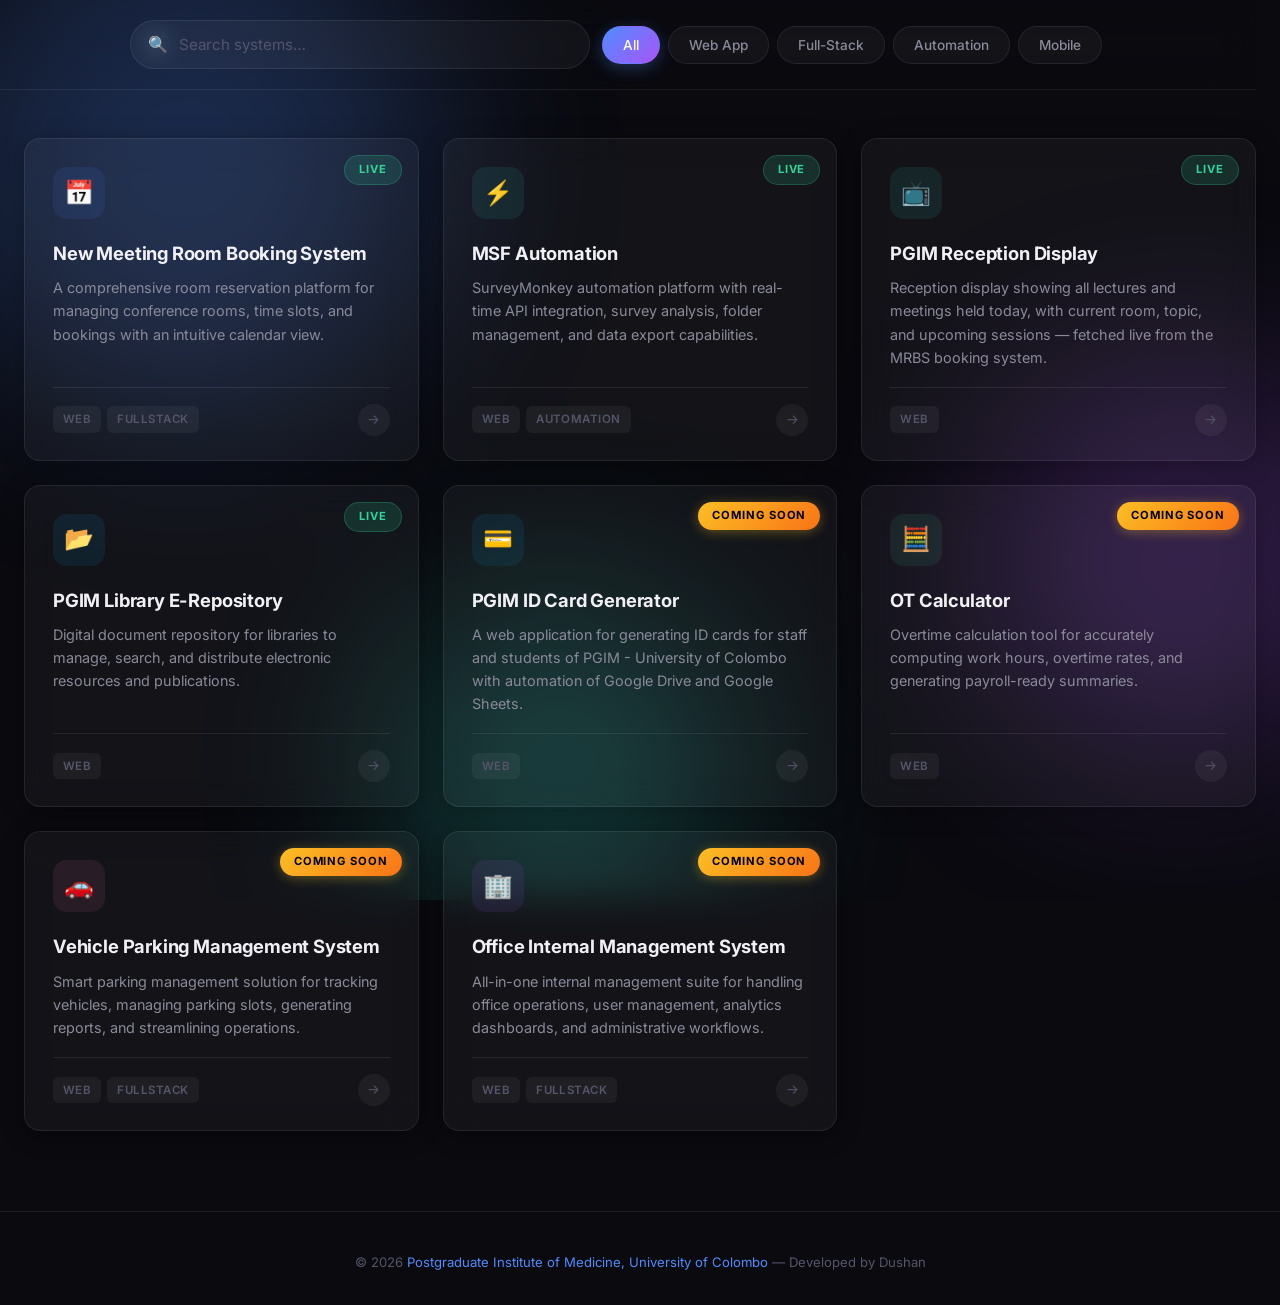
==== commit 97218aa8: "Update index.html" ====
--- a/index.html
+++ b/index.html
@@ -54,7 +54,7 @@
       <div class="container">
         © 2026
         <a href="https://pgim.cmb.ac.lk/" target="_blank" rel="noopener"
-          >Postgraduate Institute of Medicine, Colombo</a
+          >Postgraduate Institute of Medicine, University of Colombo</a
         >
         — Developed by Dushan
       </div>
--- a/styles.css
+++ b/styles.css
@@ -253,7 +253,10 @@
     cursor: pointer;
     text-decoration: none;
     color: inherit;
-    transition: all var(--transition);
+    transition: transform 0.4s cubic-bezier(0.4, 0, 0.2, 1),
+                box-shadow 0.4s cubic-bezier(0.4, 0, 0.2, 1),
+                border-color 0.4s cubic-bezier(0.4, 0, 0.2, 1),
+                background 0.4s cubic-bezier(0.4, 0, 0.2, 1);
     display: flex;
     flex-direction: column;
     overflow: hidden;
@@ -262,6 +265,28 @@
     animation: cardIn 0.6s ease forwards;
 }
 
+/* Mouse-tracking radial glow overlay */
+.card::after {
+    content: '';
+    position: absolute;
+    inset: 0;
+    border-radius: inherit;
+    opacity: 0;
+    transition: opacity 0.4s ease;
+    background: radial-gradient(
+        600px circle at var(--mouse-x, 50%) var(--mouse-y, 50%),
+        rgba(79, 140, 255, 0.1),
+        transparent 40%
+    );
+    pointer-events: none;
+    z-index: 0;
+}
+
+.card:hover::after {
+    opacity: 1;
+}
+
+/* Accent top bar */
 .card::before {
     content: '';
     position: absolute;
@@ -270,12 +295,15 @@
     background: var(--card-accent, linear-gradient(90deg, var(--accent-blue), var(--accent-purple)));
     opacity: 0;
     transition: opacity var(--transition);
+    z-index: 1;
 }
 
 .card:hover {
-    transform: translateY(-6px);
-    border-color: var(--border-card-hover);
-    box-shadow: var(--shadow-card-hover);
+    transform: translateY(-8px) scale(1.015);
+    border-color: rgba(79, 140, 255, 0.25);
+    box-shadow:
+        0 16px 48px rgba(0, 0, 0, 0.45),
+        0 0 30px rgba(79, 140, 255, 0.08);
     background: var(--bg-card-hover);
 }
 
@@ -286,6 +314,8 @@
 }
 
 .card-icon {
+    position: relative;
+    z-index: 1;
     width: 52px;
     height: 52px;
     border-radius: 14px;
@@ -296,19 +326,32 @@
     margin-bottom: 20px;
     background: var(--icon-bg, rgba(79, 140, 255, 0.12));
     color: var(--icon-color, var(--accent-blue));
-    transition: transform var(--transition);
-}
-
-.card:hover .card-icon { transform: scale(1.08); }
+    transition: transform 0.4s cubic-bezier(0.4, 0, 0.2, 1),
+                box-shadow 0.4s cubic-bezier(0.4, 0, 0.2, 1);
+}
+
+.card:hover .card-icon {
+    transform: scale(1.1) translateY(-2px);
+    box-shadow: 0 6px 20px rgba(0, 0, 0, 0.25);
+}
 
 .card-title {
+    position: relative;
+    z-index: 1;
     font-size: 1.15rem;
     font-weight: 700;
     margin-bottom: 8px;
     letter-spacing: -0.01em;
+    transition: color 0.3s ease;
+}
+
+.card:hover .card-title {
+    color: #fff;
 }
 
 .card-desc {
+    position: relative;
+    z-index: 1;
     font-size: 0.9rem;
     color: var(--text-secondary);
     line-height: 1.6;
@@ -317,6 +360,8 @@
 }
 
 .card-footer {
+    position: relative;
+    z-index: 1;
     display: flex;
     align-items: center;
     justify-content: space-between;
@@ -339,6 +384,12 @@
     color: var(--text-muted);
     text-transform: uppercase;
     letter-spacing: 0.04em;
+    transition: background 0.3s ease, color 0.3s ease;
+}
+
+.card:hover .card-tag {
+    background: rgba(255,255,255,0.08);
+    color: var(--text-secondary);
 }
 
 .card-arrow {
@@ -351,14 +402,15 @@
     justify-content: center;
     color: var(--text-muted);
     font-size: 0.85rem;
-    transition: all var(--transition);
+    transition: all 0.35s cubic-bezier(0.4, 0, 0.2, 1);
     flex-shrink: 0;
 }
 
 .card:hover .card-arrow {
     background: var(--accent-blue);
     color: #fff;
-    transform: translateX(3px);
+    transform: translateX(4px);
+    box-shadow: 0 4px 12px rgba(79, 140, 255, 0.4);
 }
 
 /* ===== Empty State ===== */
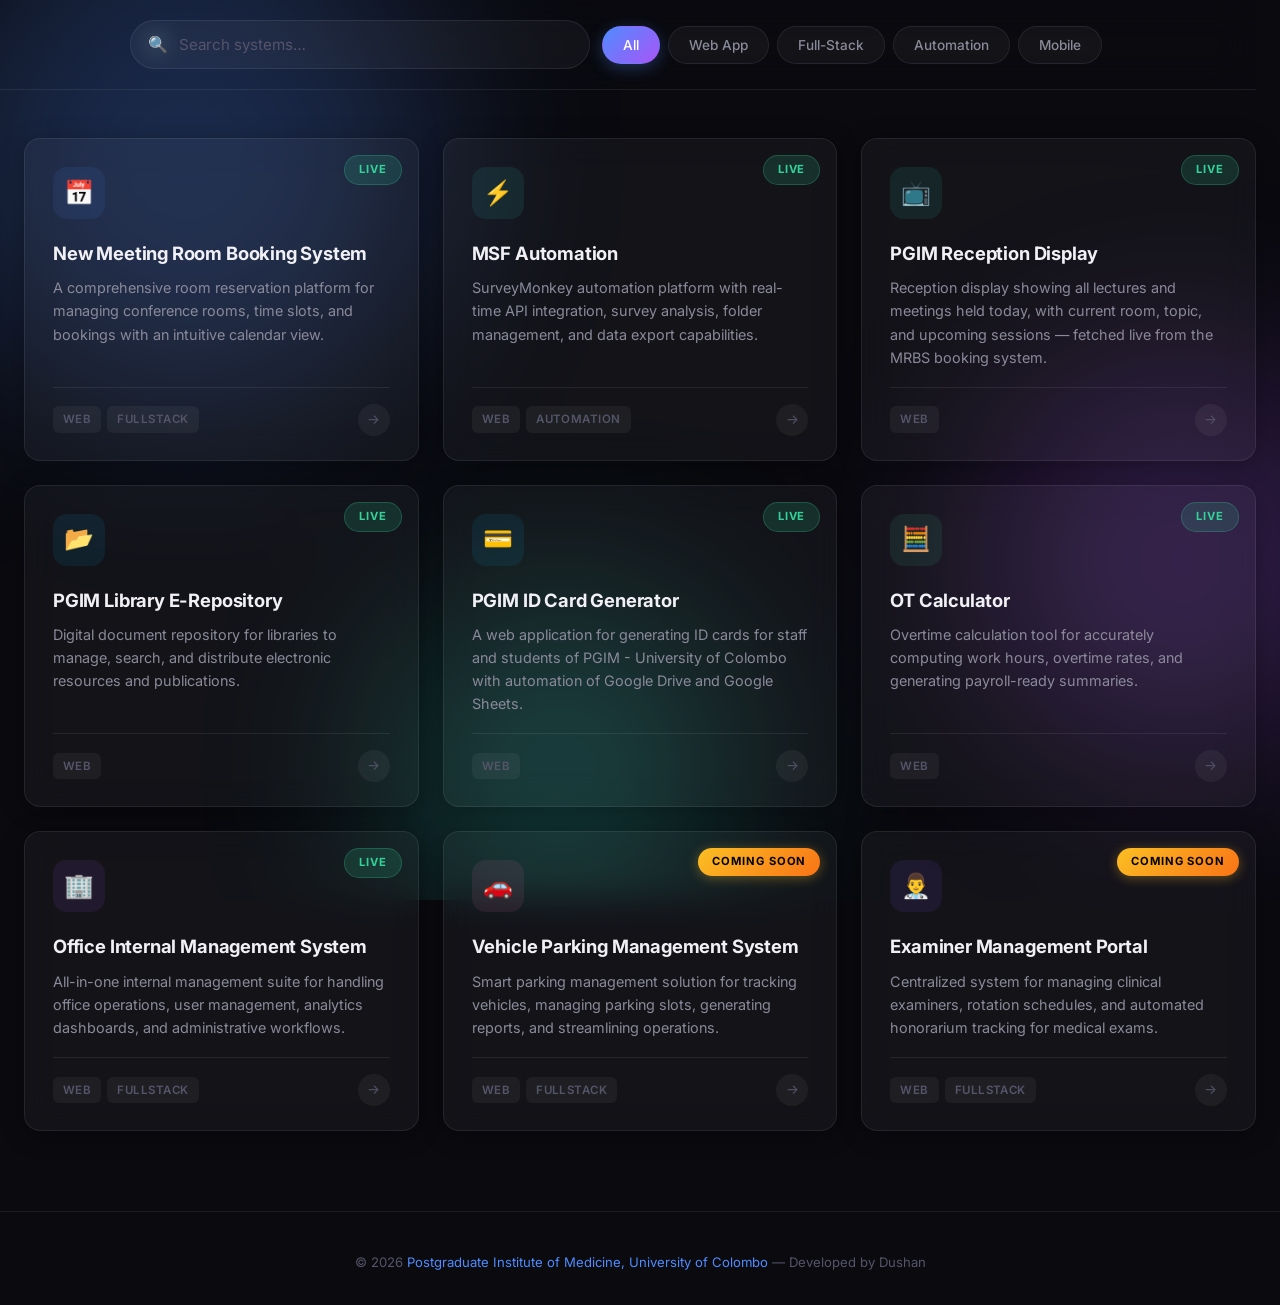
==== commit 87f7ff98: "Update index.html" ====
--- a/index.html
+++ b/index.html
@@ -16,6 +16,10 @@
       rel="stylesheet"
     />
     <link rel="stylesheet" href="styles.css" />
+    <!-- Prevent Caching during development -->
+    <meta http-equiv="Cache-Control" content="no-cache, no-store, must-revalidate" />
+    <meta http-equiv="Pragma" content="no-cache" />
+    <meta http-equiv="Expires" content="0" />
   </head>
   <body>
     <!-- Animated Background Orbs -->
